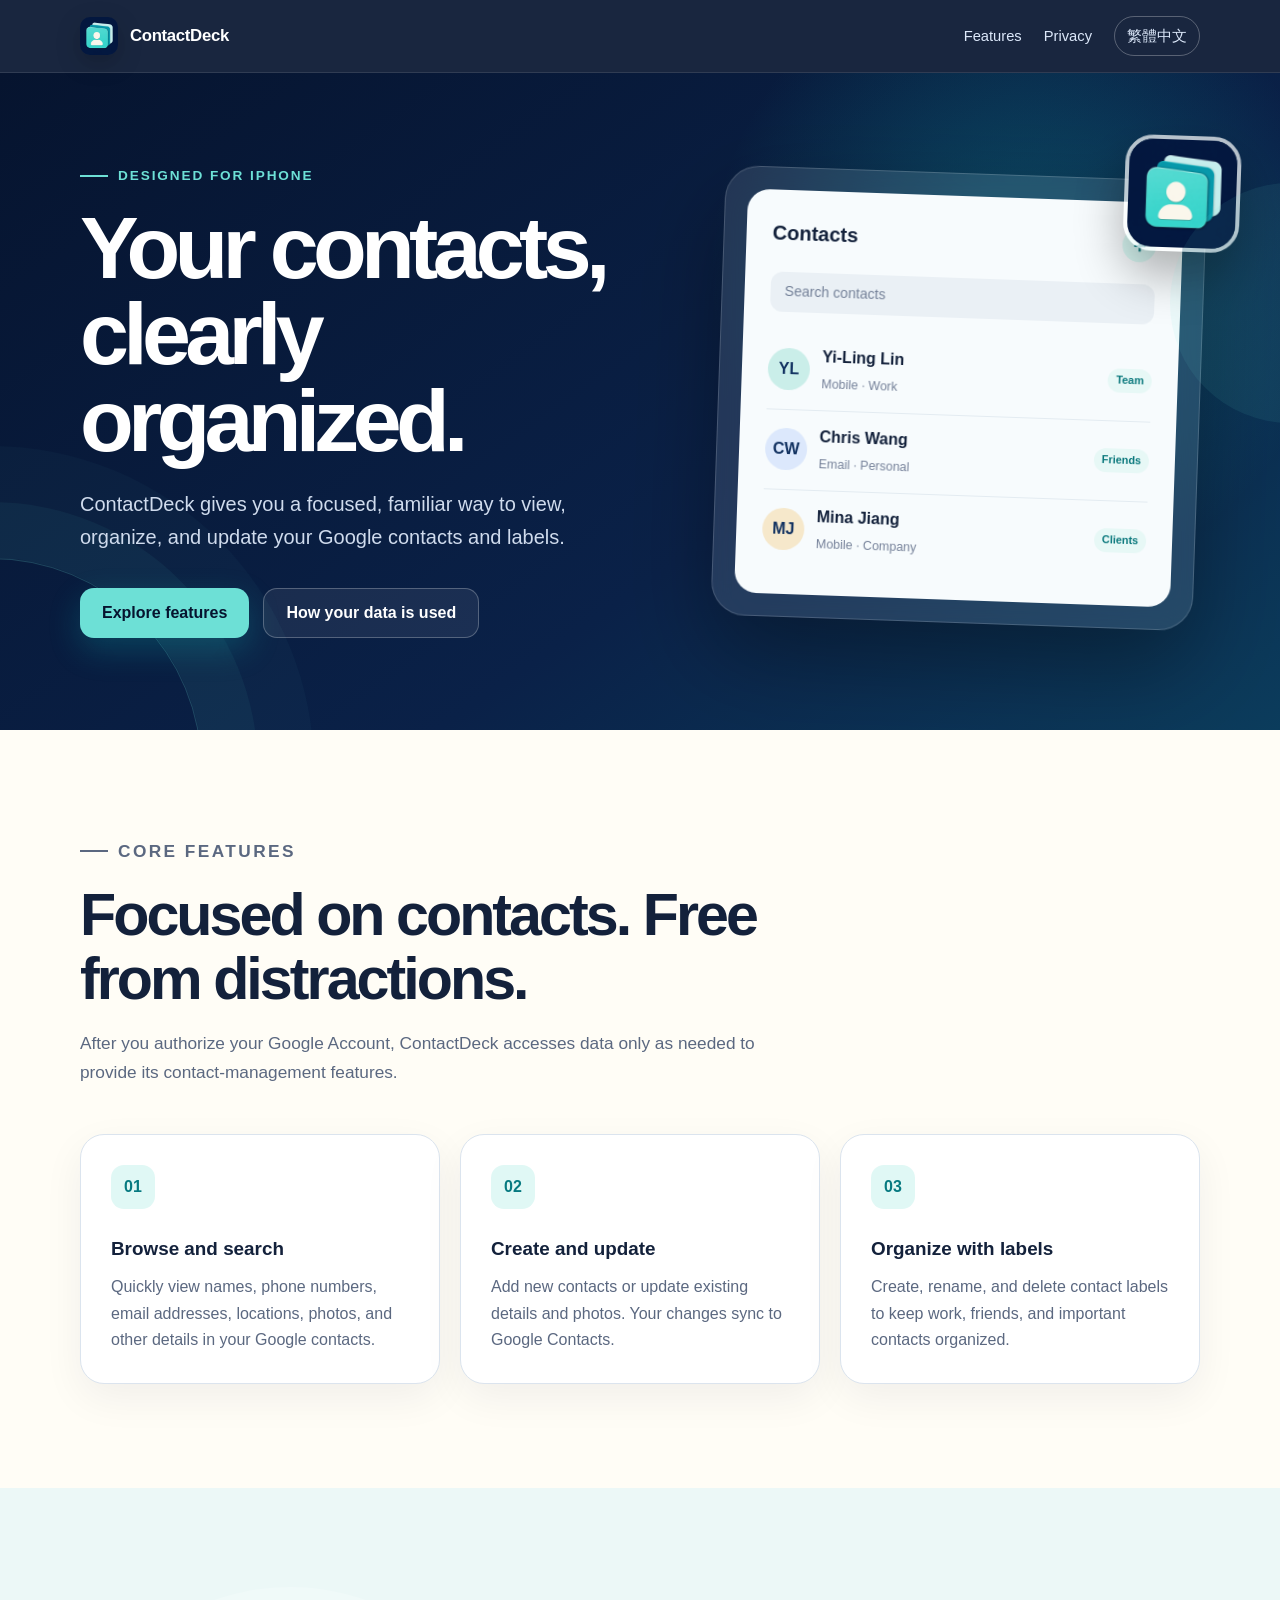
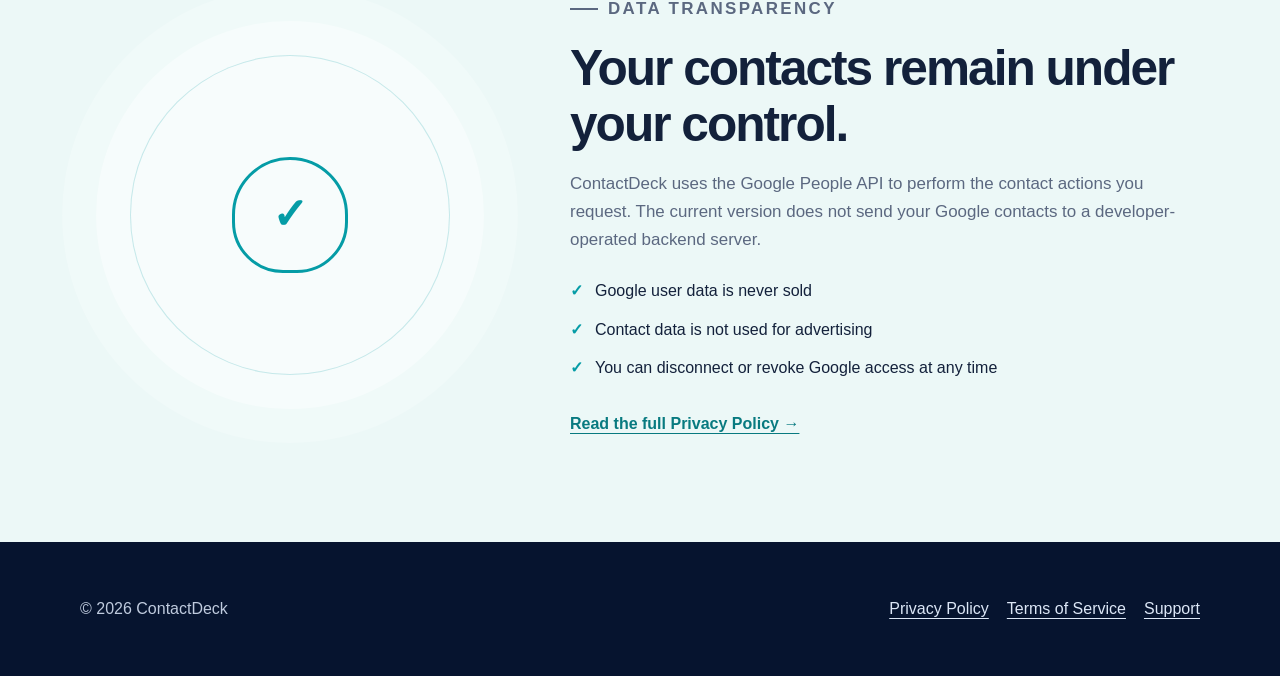
==== docs/en/index.html @ 93449601 "Add ContactDeck GitHub Pages site" ====
<!doctype html>
<html lang="en">
<head>
  <meta charset="utf-8">
  <meta name="viewport" content="width=device-width, initial-scale=1">
  <meta name="description" content="ContactDeck is a focused and privacy-conscious Google contacts manager for iPhone.">
  <meta name="theme-color" content="#06142f">
  <title>ContactDeck — Your contacts, clearly organized</title>
  <link rel="icon" href="../assets/app-icon.png">
  <link rel="stylesheet" href="../assets/styles.css">
</head>
<body>
  <header class="site-header">
    <nav class="nav" aria-label="Primary navigation">
      <a class="brand" href="./"><img src="../assets/app-icon.png" alt=""><span>ContactDeck</span></a>
      <div class="nav-links"><a href="#features">Features</a><a href="privacy.html">Privacy</a><a href="../" class="language-link" lang="zh-Hant">繁體中文</a></div>
    </nav>
  </header>

  <main>
    <section class="hero">
      <div class="hero-inner">
        <div>
          <p class="eyebrow">Designed for iPhone</p>
          <h1>Your contacts,<br>clearly organized.</h1>
          <p class="hero-copy">ContactDeck gives you a focused, familiar way to view, organize, and update your Google contacts and labels.</p>
          <div class="button-row"><a class="button button-primary" href="#features">Explore features</a><a class="button button-secondary" href="privacy.html">How your data is used</a></div>
        </div>

        <div class="product-card" aria-label="ContactDeck contacts interface preview">
          <img class="app-icon" src="../assets/app-icon.png" alt="ContactDeck app icon">
          <div class="mock-app">
            <div class="mock-top"><span class="mock-title">Contacts</span><span class="mock-add" aria-hidden="true">＋</span></div>
            <div class="search-bar">Search contacts</div>
            <div class="contact-row"><span class="avatar">YL</span><span><span class="contact-name">Yi-Ling Lin</span><br><span class="contact-detail">Mobile · Work</span></span><span class="tag">Team</span></div>
            <div class="contact-row"><span class="avatar" style="--avatar:#dce8fc">CW</span><span><span class="contact-name">Chris Wang</span><br><span class="contact-detail">Email · Personal</span></span><span class="tag">Friends</span></div>
            <div class="contact-row"><span class="avatar" style="--avatar:#f6e8cb">MJ</span><span><span class="contact-name">Mina Jiang</span><br><span class="contact-detail">Mobile · Company</span></span><span class="tag">Clients</span></div>
          </div>
        </div>
      </div>
    </section>

    <section class="section" id="features">
      <div class="section-heading"><p class="eyebrow">Core features</p><h2>Focused on contacts. Free from distractions.</h2><p>After you authorize your Google Account, ContactDeck accesses data only as needed to provide its contact-management features.</p></div>
      <div class="feature-grid">
        <article class="feature-card"><div class="feature-number">01</div><h3>Browse and search</h3><p>Quickly view names, phone numbers, email addresses, locations, photos, and other details in your Google contacts.</p></article>
        <article class="feature-card"><div class="feature-number">02</div><h3>Create and update</h3><p>Add new contacts or update existing details and photos. Your changes sync to Google Contacts.</p></article>
        <article class="feature-card"><div class="feature-number">03</div><h3>Organize with labels</h3><p>Create, rename, and delete contact labels to keep work, friends, and important contacts organized.</p></article>
      </div>
    </section>

    <section class="privacy-band">
      <div class="section privacy-panel">
        <div class="privacy-mark" aria-hidden="true"><span>✓</span></div>
        <div class="privacy-copy"><p class="eyebrow">Data transparency</p><h2>Your contacts remain under your control.</h2><p>ContactDeck uses the Google People API to perform the contact actions you request. The current version does not send your Google contacts to a developer-operated backend server.</p><ul class="privacy-list"><li>Google user data is never sold</li><li>Contact data is not used for advertising</li><li>You can disconnect or revoke Google access at any time</li></ul><a class="text-link" href="privacy.html">Read the full Privacy Policy →</a></div>
      </div>
    </section>
  </main>

  <footer class="site-footer"><div class="footer-inner"><div>© 2026 ContactDeck</div><div class="footer-links"><a href="privacy.html">Privacy Policy</a><a href="terms.html">Terms of Service</a><a href="https://github.com/jesse-chan/gcontacts/issues">Support</a></div></div></footer>
</body>
</html>
---- docs/assets/styles.css ----
:root {
  color-scheme: light;
  --navy-950: #06142f;
  --navy-900: #0a2148;
  --navy-800: #123261;
  --teal-600: #059ca6;
  --teal-500: #0db9b8;
  --teal-300: #6de0d6;
  --cream: #fffdf6;
  --paper: #ffffff;
  --ink: #13213b;
  --muted: #5b6880;
  --line: #dbe4ee;
  --shadow: 0 24px 80px rgba(6, 20, 47, 0.14);
  --radius: 24px;
  --max-width: 1120px;
}

* {
  box-sizing: border-box;
}

html {
  scroll-behavior: smooth;
}

body {
  margin: 0;
  background: var(--cream);
  color: var(--ink);
  font-family: -apple-system, BlinkMacSystemFont, "Segoe UI", "Noto Sans TC", sans-serif;
  line-height: 1.65;
  text-rendering: optimizeLegibility;
}

a {
  color: inherit;
}

a:focus-visible,
button:focus-visible {
  outline: 3px solid var(--teal-300);
  outline-offset: 4px;
}

.site-header {
  position: sticky;
  top: 0;
  z-index: 20;
  border-bottom: 1px solid rgba(255, 255, 255, 0.1);
  background: rgba(6, 20, 47, 0.92);
  color: white;
  backdrop-filter: blur(18px);
}

.nav {
  width: min(calc(100% - 40px), var(--max-width));
  min-height: 72px;
  margin: 0 auto;
  display: flex;
  align-items: center;
  justify-content: space-between;
  gap: 24px;
}

.brand {
  display: inline-flex;
  align-items: center;
  gap: 12px;
  color: white;
  font-size: 1.05rem;
  font-weight: 750;
  letter-spacing: -0.02em;
  text-decoration: none;
}

.brand img {
  width: 38px;
  height: 38px;
  border-radius: 10px;
  box-shadow: 0 8px 24px rgba(0, 0, 0, 0.22);
}

.nav-links {
  display: flex;
  align-items: center;
  gap: 22px;
  font-size: 0.92rem;
}

.nav-links a {
  color: #dce8fa;
  text-decoration: none;
}

.nav-links a:hover {
  color: white;
}

.language-link {
  padding: 7px 12px;
  border: 1px solid rgba(255, 255, 255, 0.28);
  border-radius: 999px;
}

.hero {
  position: relative;
  overflow: hidden;
  background:
    radial-gradient(circle at 80% 30%, rgba(13, 185, 184, 0.3), transparent 28%),
    linear-gradient(145deg, var(--navy-950), var(--navy-900) 62%, #0b3c5c);
  color: white;
}

.hero::before,
.hero::after {
  content: "";
  position: absolute;
  border-radius: 50%;
  pointer-events: none;
}

.hero::before {
  width: 420px;
  height: 420px;
  left: -220px;
  bottom: -250px;
  border: 1px solid rgba(109, 224, 214, 0.22);
  box-shadow: 0 0 0 56px rgba(109, 224, 214, 0.05), 0 0 0 112px rgba(109, 224, 214, 0.03);
}

.hero::after {
  width: 240px;
  height: 240px;
  top: 110px;
  right: -130px;
  background: rgba(109, 224, 214, 0.08);
}

.hero-inner {
  position: relative;
  width: min(calc(100% - 40px), var(--max-width));
  min-height: 650px;
  margin: 0 auto;
  padding: 86px 0 92px;
  display: grid;
  grid-template-columns: minmax(0, 1.08fr) minmax(340px, 0.92fr);
  align-items: center;
  gap: 72px;
}

.eyebrow {
  display: inline-flex;
  align-items: center;
  gap: 10px;
  margin: 0 0 18px;
  color: var(--teal-300);
  font-size: 0.85rem;
  font-weight: 760;
  letter-spacing: 0.14em;
  text-transform: uppercase;
}

.eyebrow::before {
  content: "";
  width: 28px;
  height: 2px;
  background: currentColor;
}

h1,
h2,
h3,
p {
  margin-top: 0;
}

h1 {
  max-width: 720px;
  margin-bottom: 24px;
  font-size: clamp(3rem, 7vw, 5.5rem);
  line-height: 0.98;
  letter-spacing: -0.065em;
}

.hero-copy {
  max-width: 650px;
  margin-bottom: 34px;
  color: #cfdbed;
  font-size: clamp(1.05rem, 1.8vw, 1.25rem);
}

.button-row {
  display: flex;
  flex-wrap: wrap;
  gap: 14px;
}

.button {
  display: inline-flex;
  min-height: 50px;
  align-items: center;
  justify-content: center;
  padding: 0 22px;
  border-radius: 14px;
  font-weight: 720;
  text-decoration: none;
  transition: transform 160ms ease, background 160ms ease;
}

.button:hover {
  transform: translateY(-2px);
}

.button-primary {
  background: var(--teal-300);
  color: var(--navy-950);
  box-shadow: 0 12px 32px rgba(13, 185, 184, 0.24);
}

.button-secondary {
  border: 1px solid rgba(255, 255, 255, 0.25);
  background: rgba(255, 255, 255, 0.07);
  color: white;
}

.product-card {
  position: relative;
  padding: 22px;
  border: 1px solid rgba(255, 255, 255, 0.16);
  border-radius: 34px;
  background: rgba(255, 255, 255, 0.1);
  box-shadow: 0 36px 90px rgba(0, 0, 0, 0.34);
  transform: rotate(2deg);
  backdrop-filter: blur(22px);
}

.app-icon {
  position: absolute;
  top: -46px;
  right: -34px;
  width: 116px;
  height: 116px;
  border: 4px solid rgba(255, 255, 255, 0.7);
  border-radius: 28px;
  box-shadow: 0 24px 48px rgba(0, 0, 0, 0.3);
}

.mock-app {
  padding: 26px;
  border-radius: 22px;
  background: #f7fbfd;
  color: var(--ink);
}

.mock-top {
  display: flex;
  align-items: center;
  justify-content: space-between;
  margin-bottom: 22px;
}

.mock-title {
  font-size: 1.25rem;
  font-weight: 800;
}

.mock-add {
  width: 34px;
  height: 34px;
  display: grid;
  place-items: center;
  border-radius: 50%;
  background: #d9f8f4;
  color: #087a80;
  font-size: 1.25rem;
  font-weight: 600;
}

.search-bar {
  height: 40px;
  margin-bottom: 18px;
  display: flex;
  align-items: center;
  padding: 0 14px;
  border-radius: 12px;
  background: #eaf0f5;
  color: #748198;
  font-size: 0.88rem;
}

.contact-row {
  display: grid;
  grid-template-columns: 42px 1fr auto;
  align-items: center;
  gap: 12px;
  padding: 13px 0;
  border-bottom: 1px solid #e3ebf1;
}

.contact-row:last-child {
  border-bottom: 0;
}

.avatar {
  width: 42px;
  height: 42px;
  display: grid;
  place-items: center;
  border-radius: 50%;
  background: var(--avatar, #caeee9);
  color: var(--navy-800);
  font-weight: 780;
}

.contact-name {
  font-weight: 720;
}

.contact-detail {
  color: #758199;
  font-size: 0.78rem;
}

.tag {
  padding: 3px 8px;
  border-radius: 999px;
  background: #e7f8f6;
  color: #08777b;
  font-size: 0.68rem;
  font-weight: 720;
}

.section {
  width: min(calc(100% - 40px), var(--max-width));
  margin: 0 auto;
  padding: 104px 0;
}

.section-heading {
  max-width: 680px;
  margin-bottom: 48px;
}

.section-heading h2,
.privacy-hero h1 {
  margin-bottom: 18px;
  font-size: clamp(2.2rem, 5vw, 3.7rem);
  line-height: 1.08;
  letter-spacing: -0.05em;
}

.section-heading p {
  color: var(--muted);
  font-size: 1.08rem;
}

.feature-grid {
  display: grid;
  grid-template-columns: repeat(3, 1fr);
  gap: 20px;
}

.feature-card {
  padding: 30px;
  border: 1px solid var(--line);
  border-radius: var(--radius);
  background: var(--paper);
  box-shadow: 0 14px 42px rgba(6, 20, 47, 0.06);
}

.feature-number {
  width: 44px;
  height: 44px;
  margin-bottom: 24px;
  display: grid;
  place-items: center;
  border-radius: 13px;
  background: #e0f8f5;
  color: #077a81;
  font-weight: 820;
}

.feature-card h3 {
  margin-bottom: 10px;
  font-size: 1.18rem;
}

.feature-card p {
  margin-bottom: 0;
  color: var(--muted);
}

.privacy-band {
  background: #ecf8f7;
}

.privacy-panel {
  display: grid;
  grid-template-columns: 0.8fr 1.2fr;
  gap: 70px;
  align-items: center;
}

.privacy-mark {
  position: relative;
  width: min(320px, 100%);
  aspect-ratio: 1;
  margin: 0 auto;
  display: grid;
  place-items: center;
  border: 1px solid rgba(5, 156, 166, 0.2);
  border-radius: 50%;
  background: rgba(255, 255, 255, 0.56);
  box-shadow: 0 0 0 34px rgba(255, 255, 255, 0.38), 0 0 0 68px rgba(255, 255, 255, 0.2);
}

.privacy-mark span {
  width: 116px;
  height: 116px;
  display: grid;
  place-items: center;
  border: 3px solid var(--teal-600);
  border-radius: 50% 50% 44% 44%;
  color: var(--teal-600);
  font-size: 2.7rem;
  font-weight: 850;
}

.privacy-copy h2 {
  margin-bottom: 18px;
  font-size: clamp(2rem, 4vw, 3.1rem);
  line-height: 1.12;
  letter-spacing: -0.04em;
}

.privacy-copy p {
  color: var(--muted);
  font-size: 1.06rem;
}

.privacy-list {
  margin: 24px 0 30px;
  padding: 0;
  display: grid;
  gap: 12px;
  list-style: none;
}

.privacy-list li {
  display: flex;
  gap: 12px;
}

.privacy-list li::before {
  content: "✓";
  color: var(--teal-600);
  font-weight: 850;
}

.text-link {
  color: #087a80;
  font-weight: 760;
  text-underline-offset: 4px;
}

.site-footer {
  background: var(--navy-950);
  color: #bfcbde;
}

.footer-inner {
  width: min(calc(100% - 40px), var(--max-width));
  margin: 0 auto;
  padding: 54px 0;
  display: flex;
  align-items: center;
  justify-content: space-between;
  gap: 30px;
}

.footer-links {
  display: flex;
  flex-wrap: wrap;
  gap: 18px;
}

.footer-links a {
  color: #dce7f7;
  text-underline-offset: 4px;
}

.privacy-hero {
  background: linear-gradient(145deg, var(--navy-950), var(--navy-900));
  color: white;
}

.privacy-hero-inner {
  width: min(calc(100% - 40px), 820px);
  margin: 0 auto;
  padding: 92px 0 84px;
}

.privacy-hero p {
  max-width: 680px;
  margin-bottom: 0;
  color: #cbd8eb;
  font-size: 1.08rem;
}

.legal {
  width: min(calc(100% - 40px), 820px);
  margin: 0 auto;
  padding: 76px 0 110px;
}

.legal .updated {
  margin-bottom: 44px;
  color: var(--muted);
  font-size: 0.92rem;
}

.legal h2 {
  margin: 44px 0 14px;
  font-size: 1.45rem;
  line-height: 1.3;
  letter-spacing: -0.025em;
}

.legal p,
.legal li {
  color: #3f4e65;
}

.legal ul {
  padding-left: 1.3rem;
}

.notice {
  margin: 30px 0;
  padding: 22px 24px;
  border-left: 4px solid var(--teal-500);
  border-radius: 4px 16px 16px 4px;
  background: #eaf8f6;
}

@media (max-width: 860px) {
  .hero-inner {
    grid-template-columns: 1fr;
    padding-top: 72px;
  }

  .product-card {
    width: min(520px, 100%);
    margin: 14px auto 0;
    transform: none;
  }

  .feature-grid {
    grid-template-columns: 1fr;
  }

  .privacy-panel {
    grid-template-columns: 1fr;
  }

  .privacy-mark {
    width: 230px;
  }
}

@media (max-width: 620px) {
  .nav {
    min-height: 64px;
  }

  .nav-links a:not(.language-link) {
    display: none;
  }

  .hero-inner {
    min-height: auto;
    padding: 68px 0 74px;
    gap: 64px;
  }

  h1 {
    font-size: clamp(2.75rem, 15vw, 4.2rem);
  }

  .app-icon {
    right: 10px;
    width: 92px;
    height: 92px;
    border-radius: 24px;
  }

  .mock-app {
    padding: 20px;
  }

  .section {
    padding: 78px 0;
  }

  .footer-inner {
    align-items: flex-start;
    flex-direction: column;
  }
}

@media (prefers-reduced-motion: reduce) {
  html {
    scroll-behavior: auto;
  }

  .button {
    transition: none;
  }
}
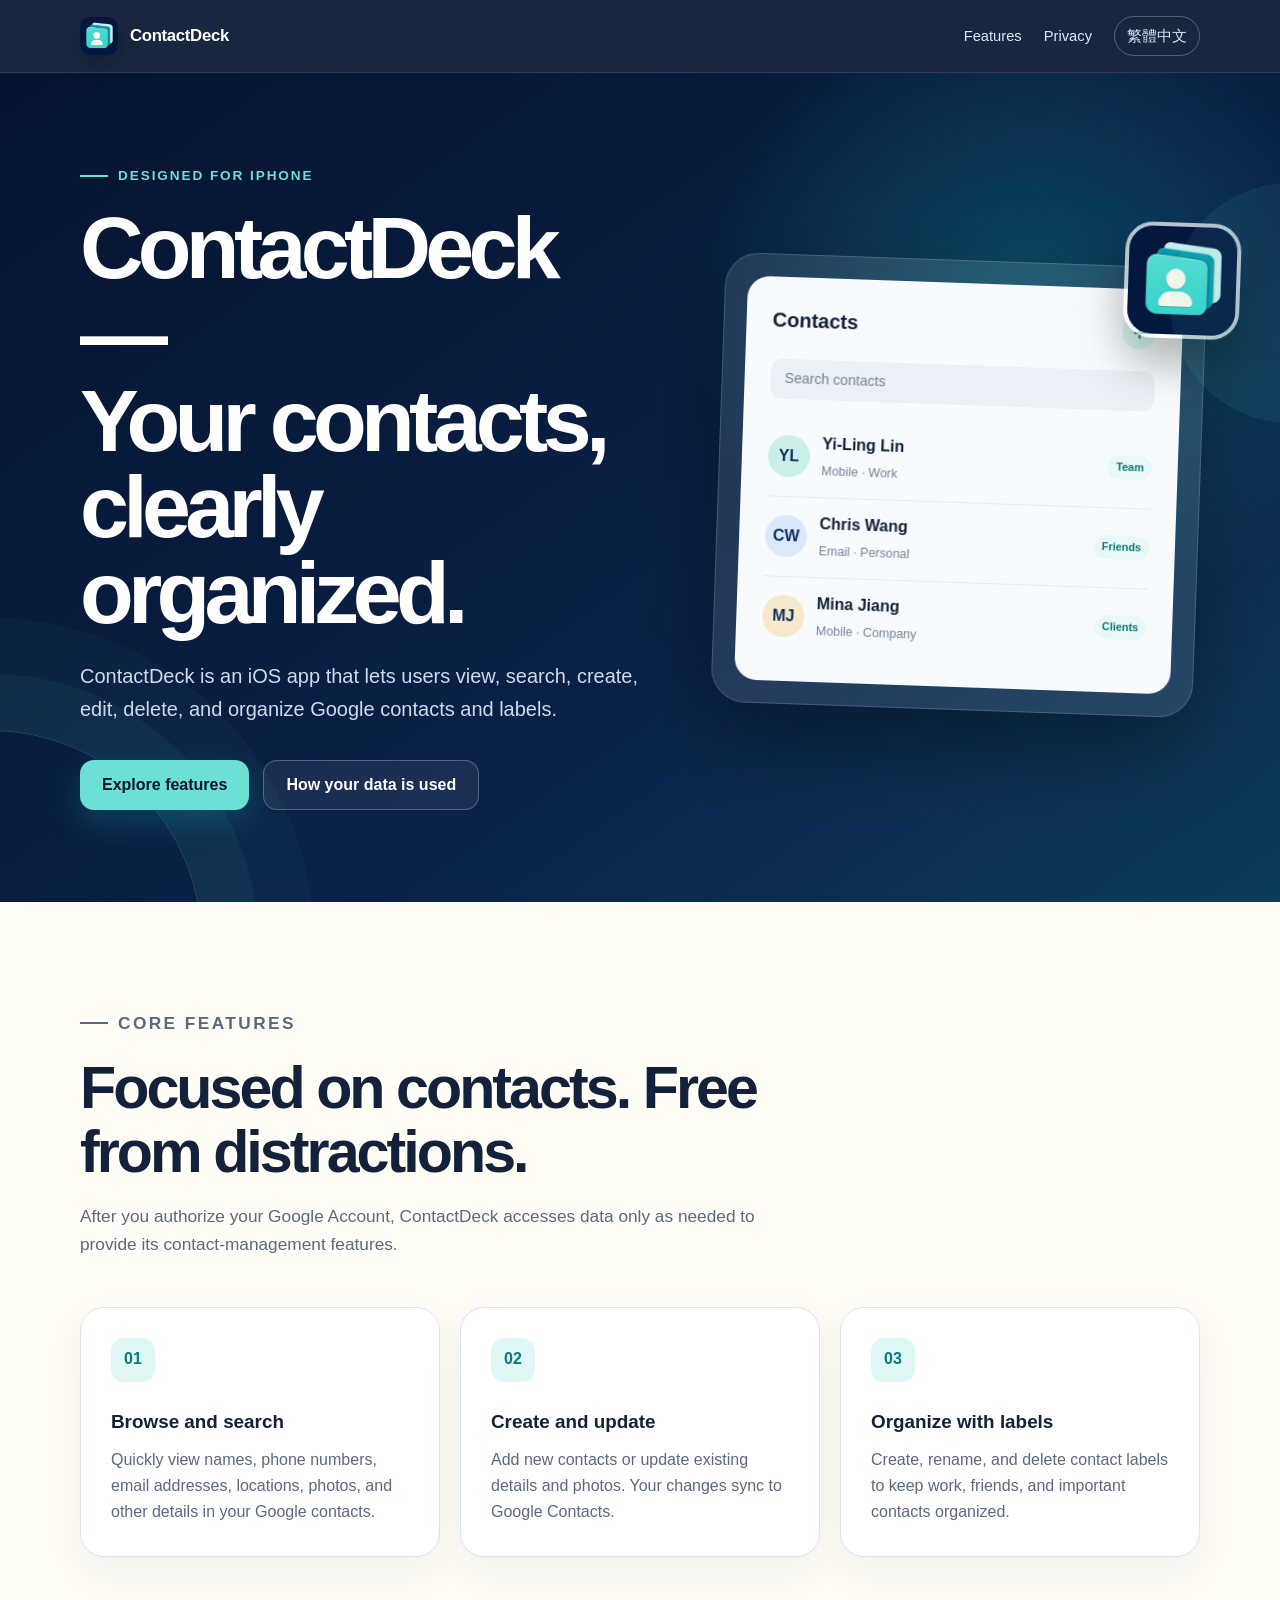
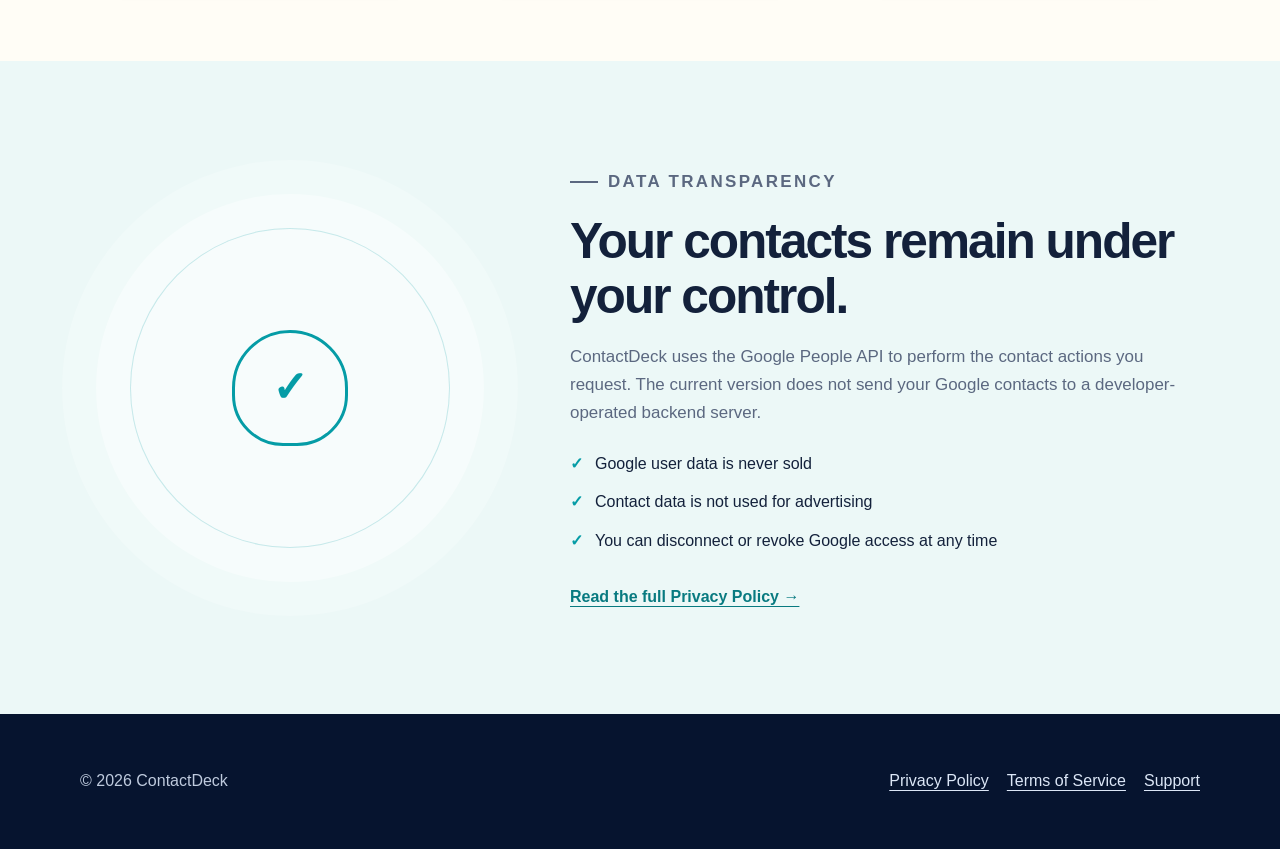
==== commit c56ea190: "Clarify ContactDeck homepage purpose" ====
--- a/docs/en/index.html
+++ b/docs/en/index.html
@@ -22,8 +22,8 @@
       <div class="hero-inner">
         <div>
           <p class="eyebrow">Designed for iPhone</p>
-          <h1>Your contacts,<br>clearly organized.</h1>
-          <p class="hero-copy">ContactDeck gives you a focused, familiar way to view, organize, and update your Google contacts and labels.</p>
+          <h1>ContactDeck —<br>Your contacts, clearly organized.</h1>
+          <p class="hero-copy">ContactDeck is an iOS app that lets users view, search, create, edit, delete, and organize Google contacts and labels.</p>
           <div class="button-row"><a class="button button-primary" href="#features">Explore features</a><a class="button button-secondary" href="privacy.html">How your data is used</a></div>
         </div>
 
@@ -57,6 +57,6 @@
     </section>
   </main>
 
-  <footer class="site-footer"><div class="footer-inner"><div>© 2026 ContactDeck</div><div class="footer-links"><a href="privacy.html">Privacy Policy</a><a href="terms.html">Terms of Service</a><a href="https://github.com/jesse-chan/gcontacts/issues">Support</a></div></div></footer>
+  <footer class="site-footer"><div class="footer-inner"><div>© 2026 ContactDeck</div><div class="footer-links"><a href="privacy.html">Privacy Policy</a><a href="terms.html">Terms of Service</a><a href="support.html">Support</a></div></div></footer>
 </body>
 </html>
--- a/docs/assets/styles.css
+++ b/docs/assets/styles.css
@@ -544,6 +544,94 @@
   background: #eaf8f6;
 }
 
+.support-intro {
+  max-width: 680px;
+  margin-bottom: 44px;
+  color: var(--muted);
+  font-size: 1.08rem;
+}
+
+.support-grid {
+  display: grid;
+  grid-template-columns: repeat(2, minmax(0, 1fr));
+  gap: 18px;
+  margin: 0 0 56px;
+}
+
+.support-card {
+  padding: 28px;
+  border: 1px solid var(--line);
+  border-radius: 20px;
+  background: var(--paper);
+  box-shadow: 0 12px 34px rgba(6, 20, 47, 0.05);
+}
+
+.support-card h2 {
+  margin: 0 0 12px;
+  font-size: 1.2rem;
+}
+
+.support-card p,
+.support-card li {
+  color: #3f4e65;
+}
+
+.support-card ul,
+.support-card ol {
+  margin-bottom: 0;
+  padding-left: 1.25rem;
+}
+
+.support-card a {
+  color: #087a80;
+  font-weight: 720;
+  text-underline-offset: 4px;
+}
+
+.support-section {
+  margin-top: 58px;
+  padding-top: 54px;
+  border-top: 1px solid var(--line);
+}
+
+.support-section h2 {
+  margin: 0 0 16px;
+  font-size: clamp(1.75rem, 4vw, 2.5rem);
+  letter-spacing: -0.04em;
+}
+
+.support-section p,
+.support-section li {
+  color: #3f4e65;
+}
+
+.support-actions {
+  display: flex;
+  flex-wrap: wrap;
+  gap: 14px;
+  margin-top: 28px;
+}
+
+.support-actions .button-primary {
+  background: var(--navy-900);
+  color: white;
+}
+
+.support-actions .button-secondary {
+  border-color: var(--line);
+  background: white;
+  color: var(--navy-900);
+}
+
+.safety-notice {
+  margin-top: 26px;
+  padding: 22px 24px;
+  border: 1px solid #f1d3a0;
+  border-radius: 16px;
+  background: #fff7e8;
+  color: #684c1e;
+}
+
 @media (max-width: 860px) {
   .hero-inner {
     grid-template-columns: 1fr;
@@ -561,6 +649,10 @@
   }
 
   .privacy-panel {
+    grid-template-columns: 1fr;
+  }
+
+  .support-grid {
     grid-template-columns: 1fr;
   }
 
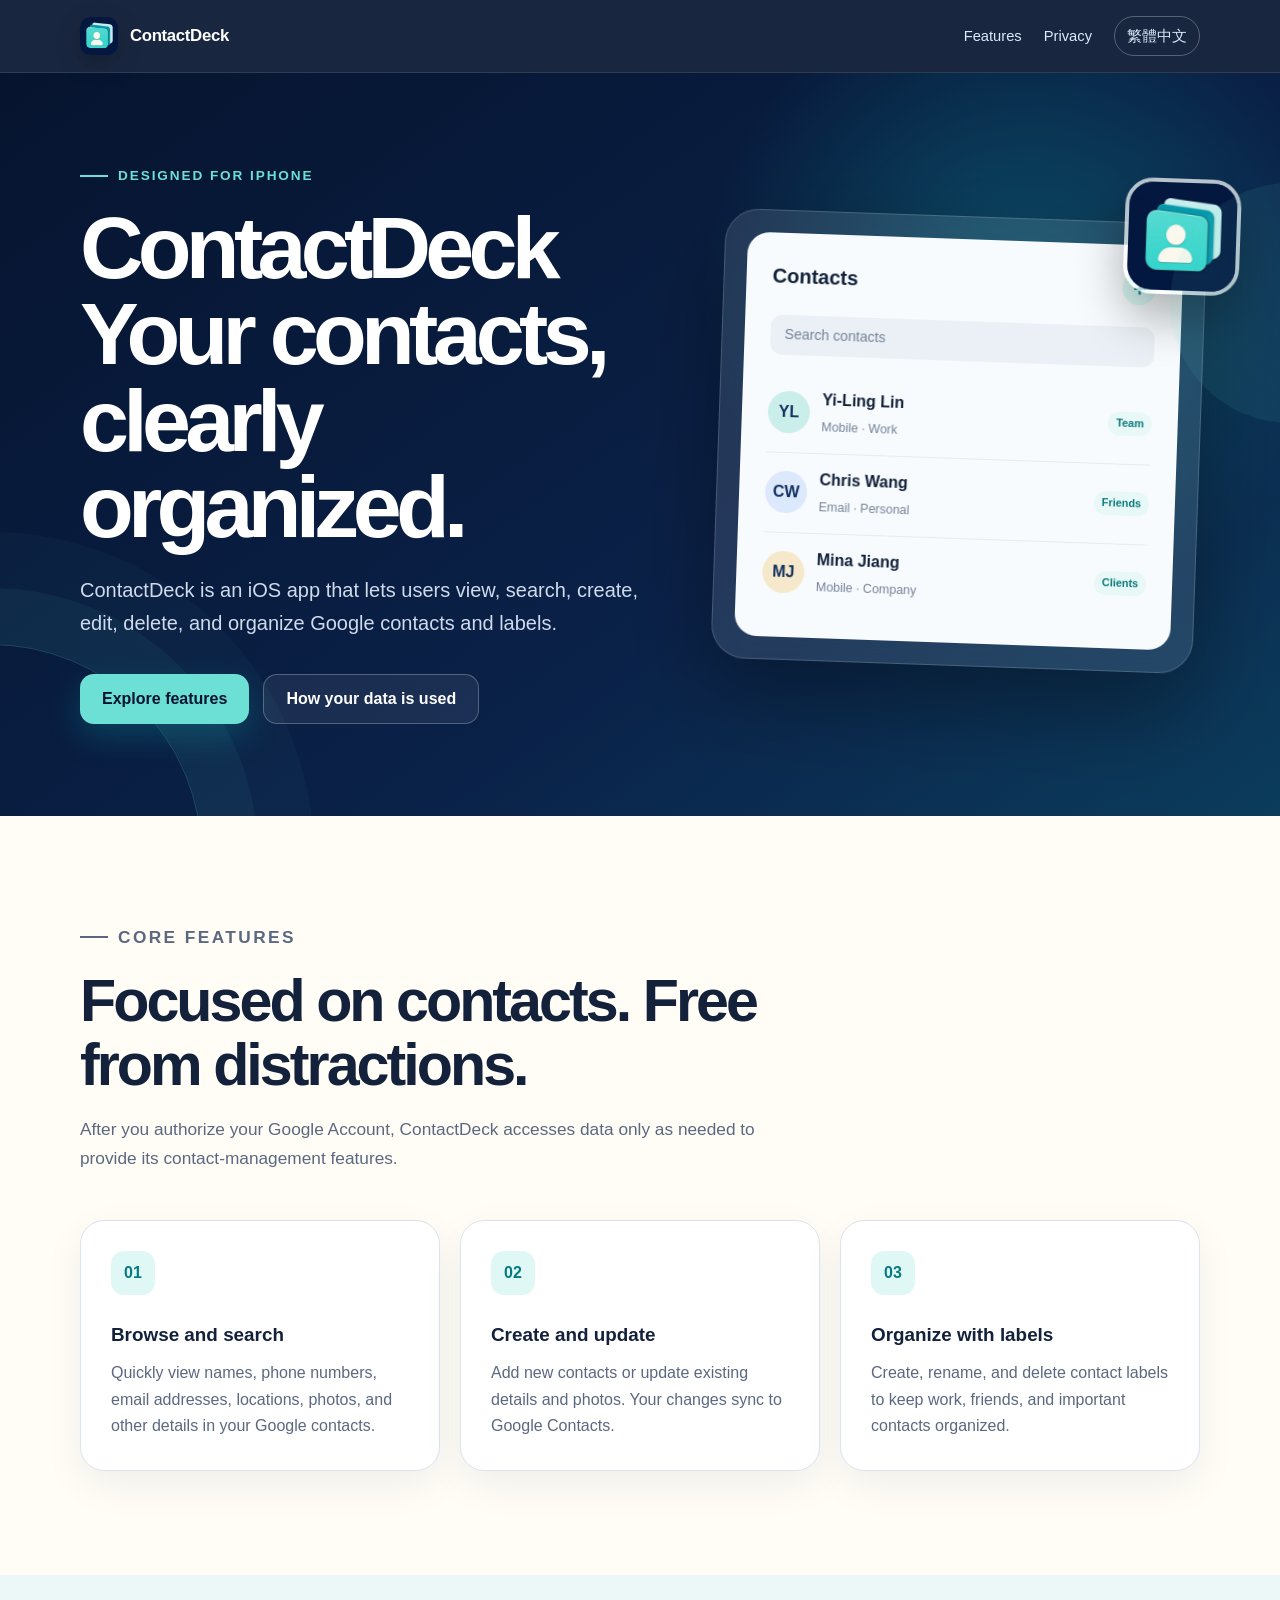
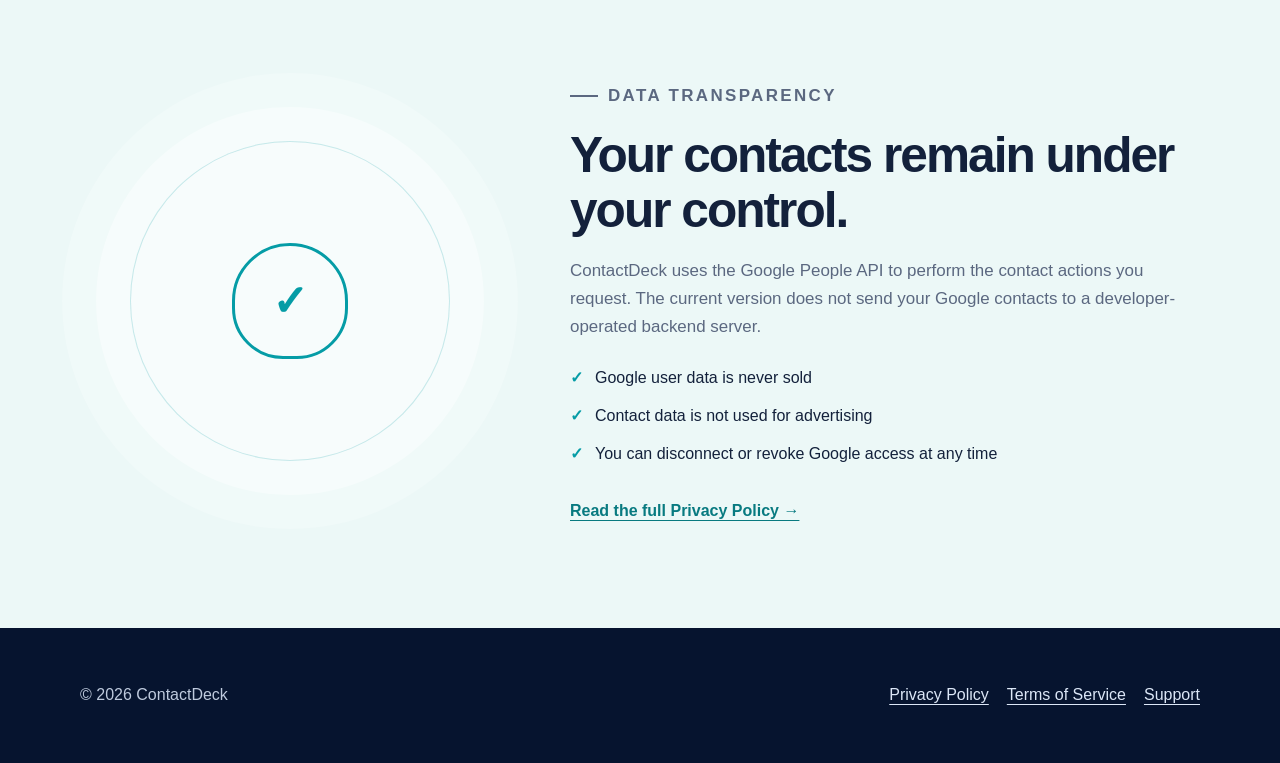
==== commit e08fa45a: "Remove dash from homepage heading" ====
--- a/docs/en/index.html
+++ b/docs/en/index.html
@@ -22,7 +22,7 @@
       <div class="hero-inner">
         <div>
           <p class="eyebrow">Designed for iPhone</p>
-          <h1>ContactDeck —<br>Your contacts, clearly organized.</h1>
+          <h1>ContactDeck<br>Your contacts, clearly organized.</h1>
           <p class="hero-copy">ContactDeck is an iOS app that lets users view, search, create, edit, delete, and organize Google contacts and labels.</p>
           <div class="button-row"><a class="button button-primary" href="#features">Explore features</a><a class="button button-secondary" href="privacy.html">How your data is used</a></div>
         </div>
